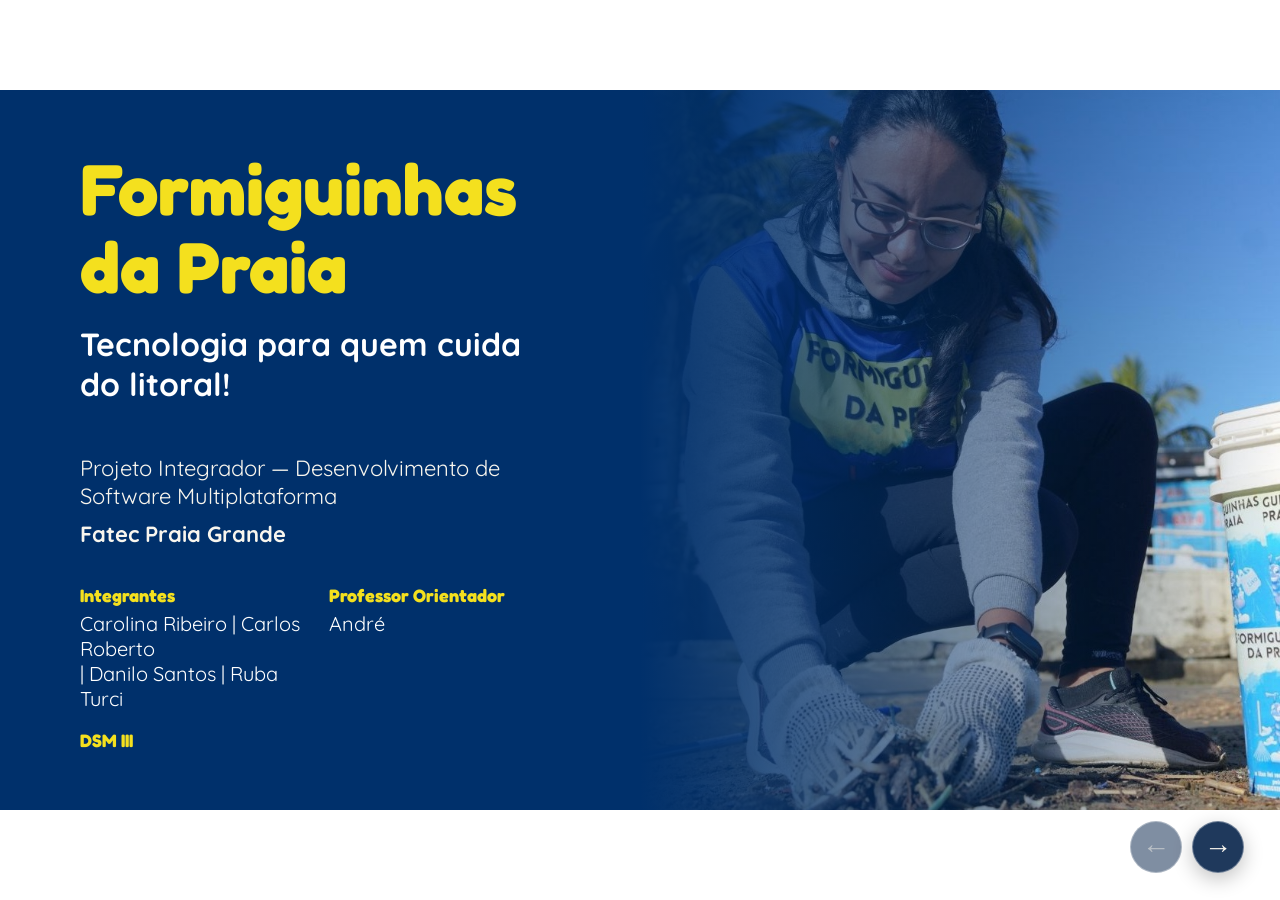
==== index.html @ 1fb0bd57 "Add files via upload" ====
<!doctype html>
<html lang="pt-BR">
<head>
  <meta charset="utf-8">
  <meta name="viewport" content="width=device-width, initial-scale=1">
  <meta name="theme-color" content="#00306b">
  <meta http-equiv="refresh" content="0; url=slides/01_capa.html">
  <title>Formiguinhas da Praia — Apresentação</title>
  <style>
    :root {
      color-scheme: light;
      font-family: "Segoe UI", sans-serif;
      color: #0b1e3d;
      background: #f9f6ee;
    }

    * { box-sizing: border-box; }

    body {
      display: grid;
      min-height: 100vh;
      margin: 0;
      padding: 24px;
      place-items: center;
    }

    main {
      width: min(100%, 560px);
      padding: 36px;
      border: 1px solid #dfe6ef;
      border-radius: 20px;
      background: #fff;
      box-shadow: 0 16px 48px rgba(0, 48, 107, .12);
      text-align: center;
    }

    h1 { margin: 0 0 10px; color: #00306b; font-size: clamp(1.7rem, 6vw, 2.4rem); }
    p { color: #52657c; line-height: 1.55; }

    a {
      display: inline-flex;
      min-height: 48px;
      align-items: center;
      justify-content: center;
      margin-top: 12px;
      padding: 0 22px;
      border-radius: 12px;
      color: #00306b;
      background: #f4e01e;
      font-weight: 800;
      text-decoration: none;
    }

    a:focus-visible { outline: 3px solid #005ed1; outline-offset: 3px; }
  </style>
</head>
<body>
  <main>
    <h1>Formiguinhas da Praia</h1>
    <p>A apresentação está sendo aberta. Se não iniciar automaticamente, use o botão abaixo.</p>
    <a href="slides/01_capa.html">Abrir apresentação</a>
  </main>
</body>
</html>
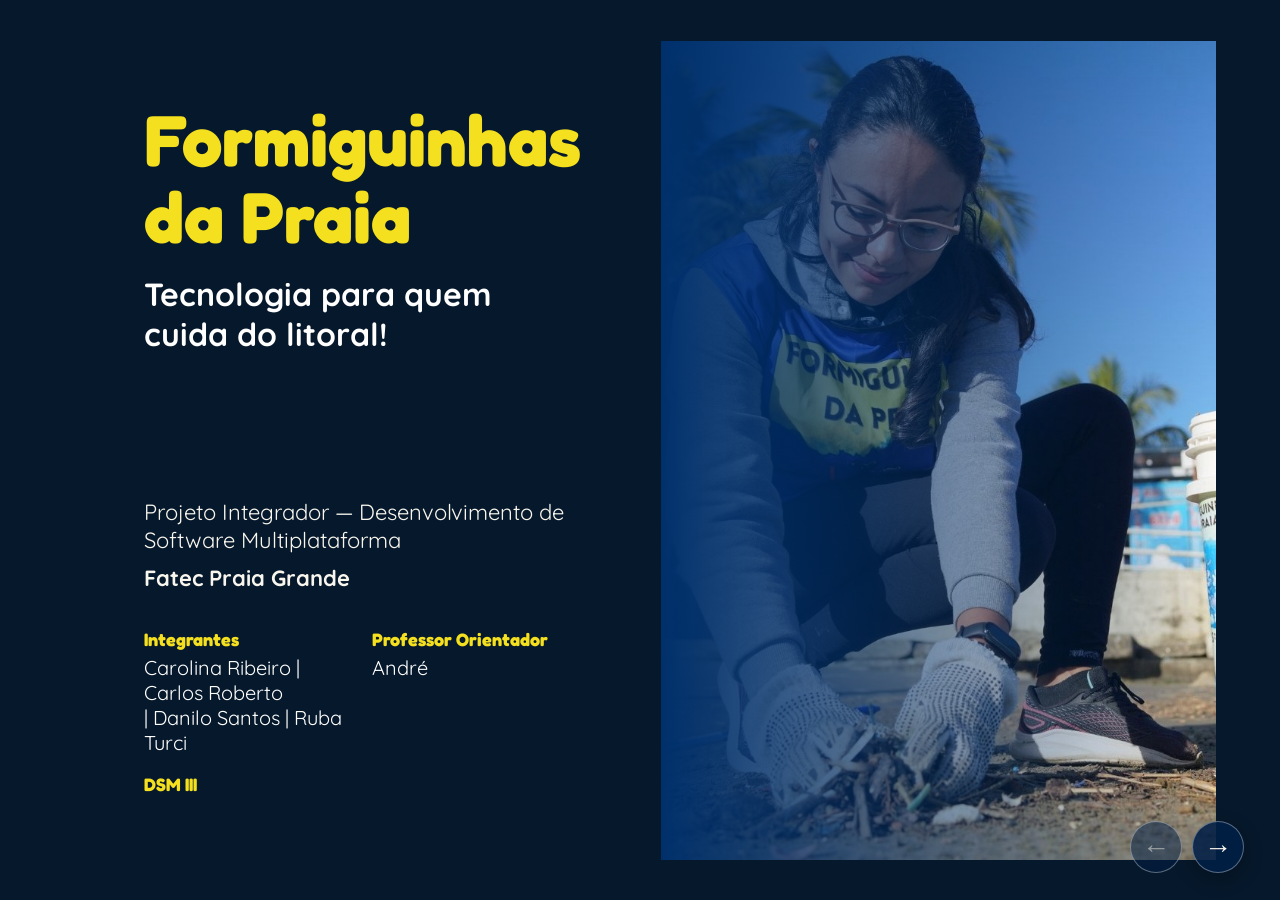
==== commit ab326012: "Improve presentation navigation and layouts Embed the slide deck in a single-page iframe with keyboa" ====
--- a/index.html
+++ b/index.html
@@ -3,62 +3,91 @@
 <head>
   <meta charset="utf-8">
   <meta name="viewport" content="width=device-width, initial-scale=1">
-  <meta name="theme-color" content="#00306b">
-  <meta http-equiv="refresh" content="0; url=slides/01_capa.html">
+  <meta name="theme-color" content="#06182b">
   <title>Formiguinhas da Praia — Apresentação</title>
   <style>
-    :root {
-      color-scheme: light;
-      font-family: "Segoe UI", sans-serif;
-      color: #0b1e3d;
-      background: #f9f6ee;
+    * { box-sizing: border-box; }
+
+    html,
+    body {
+      width: 100%;
+      height: 100%;
+      margin: 0;
+      overflow: hidden;
+      background: #06182b;
     }
 
-    * { box-sizing: border-box; }
-
-    body {
-      display: grid;
-      min-height: 100vh;
-      margin: 0;
-      padding: 24px;
-      place-items: center;
+    .presentation {
+      width: 100%;
+      height: 100%;
     }
 
-    main {
-      width: min(100%, 560px);
-      padding: 36px;
-      border: 1px solid #dfe6ef;
-      border-radius: 20px;
-      background: #fff;
-      box-shadow: 0 16px 48px rgba(0, 48, 107, .12);
-      text-align: center;
+    .presentation-frame {
+      display: block;
+      width: 100%;
+      height: 100%;
+      border: 0;
     }
-
-    h1 { margin: 0 0 10px; color: #00306b; font-size: clamp(1.7rem, 6vw, 2.4rem); }
-    p { color: #52657c; line-height: 1.55; }
-
-    a {
-      display: inline-flex;
-      min-height: 48px;
-      align-items: center;
-      justify-content: center;
-      margin-top: 12px;
-      padding: 0 22px;
-      border-radius: 12px;
-      color: #00306b;
-      background: #f4e01e;
-      font-weight: 800;
-      text-decoration: none;
-    }
-
-    a:focus-visible { outline: 3px solid #005ed1; outline-offset: 3px; }
   </style>
 </head>
 <body>
-  <main>
-    <h1>Formiguinhas da Praia</h1>
-    <p>A apresentação está sendo aberta. Se não iniciar automaticamente, use o botão abaixo.</p>
-    <a href="slides/01_capa.html">Abrir apresentação</a>
+  <main class="presentation" aria-label="Apresentação Formiguinhas da Praia" tabindex="-1">
+    <iframe
+      class="presentation-frame"
+      id="presentation-frame"
+      src="slides/01_capa.html"
+      title="Apresentação Formiguinhas da Praia"
+      allowfullscreen>
+      <p>Seu navegador não conseguiu abrir a apresentação. <a href="slides/01_capa.html">Abrir o primeiro slide</a>.</p>
+    </iframe>
   </main>
+  <script>
+    const slideFrame = document.getElementById('presentation-frame');
+    const presentation = document.querySelector('.presentation');
+    const slidePaths = [
+      'slides/01_capa.html',
+      'slides/02_historia.html',
+      'slides/03_problema_personas.html',
+      'slides/04_solucao_mvp.html',
+      'slides/05_site.html',
+      'slides/06_identidade_ux.html',
+      'slides/07_arquitetura.html',
+      'slides/08_bancos.html',
+      'slides/09_backend_apis.html',
+      'slides/10_demonstracao.html',
+      'slides/11_publicacao.html',
+      'slides/12_encerramento.html'
+    ];
+    let currentSlideIndex = 0;
+
+    function navigateWithArrow(event) {
+      const step = event.key === 'ArrowRight' ? 1 : event.key === 'ArrowLeft' ? -1 : 0;
+
+      if (step === 0) return;
+      event.preventDefault();
+
+      const nextSlideIndex = currentSlideIndex + step;
+      if (nextSlideIndex < 0 || nextSlideIndex >= slidePaths.length) return;
+
+      currentSlideIndex = nextSlideIndex;
+      presentation.focus({ preventScroll: true });
+      slideFrame.src = slidePaths[currentSlideIndex];
+    }
+
+    document.addEventListener('keydown', navigateWithArrow);
+    slideFrame.addEventListener('load', () => {
+      const slideDocument = slideFrame.contentDocument;
+      if (!slideDocument) return;
+
+      const slidePath = new URL(slideFrame.contentWindow.location.href).pathname;
+      const loadedSlideIndex = slidePaths.findIndex(path => slidePath.endsWith(path));
+      if (loadedSlideIndex >= 0) currentSlideIndex = loadedSlideIndex;
+
+      slideDocument.addEventListener('keydown', navigateWithArrow);
+      slideDocument.querySelectorAll('.slide-navigation a').forEach(link => {
+        link.addEventListener('click', () => presentation.focus({ preventScroll: true }));
+      });
+    });
+  </script>
 </body>
 </html>
